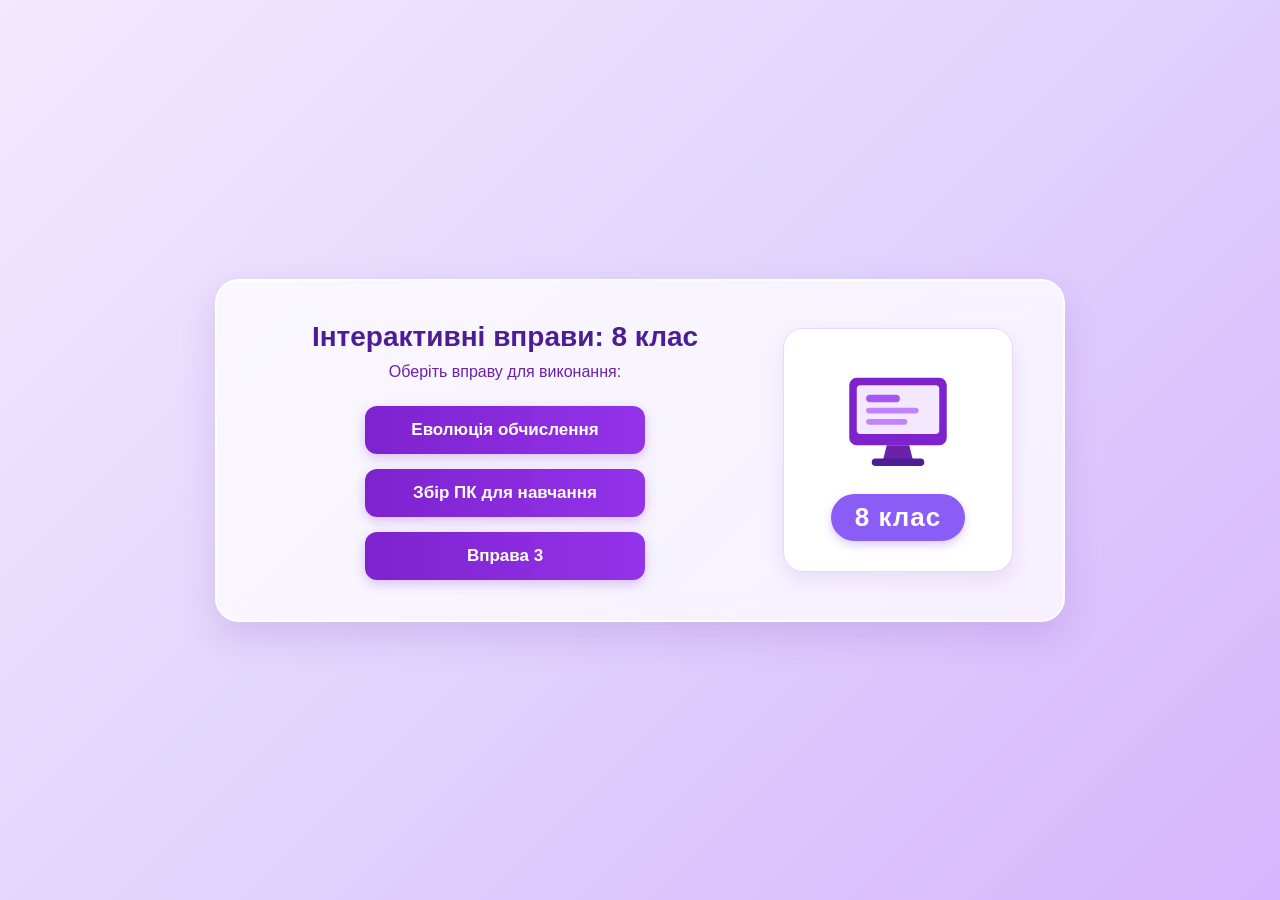
==== 8-klas/index.html @ d24c7f4d "Add files via upload" ====
<!DOCTYPE html>
<html lang="uk">
<head>
    <meta charset="UTF-8">
    <meta name="viewport" content="width=device-width, initial-scale=1.0">
    <title>Інтерактивні вправи - 8 клас</title>
    <!-- Підключення зовнішнього файлу стилів -->
    <link rel="stylesheet" href="style.css">
</head>
<body>
    <div class="main-wrapper">
        <!-- Основна частина з вправами -->
        <div class="content-section">
            <h1>Інтерактивні вправи: 8 клас</h1>
            <p>Оберіть вправу для виконання:</p>
            
            <div class="btn-container">
                <a class="btn" href="evolutsia_pc/">Еволюція обчислення</a>
                <a class="btn" href="zbir_pc/">Збір ПК для навчання</a>
                <a class="btn" href="vprava-3/">Вправа 3</a>
            </div>
        </div>

        <!-- Бокова панель із зображенням ПК та написом "8 клас" -->
        <aside class="side-banner">
            <!-- Векторне зображення комп'ютера -->
            <svg class="pc-icon" viewBox="0 0 64 64" fill="none" xmlns="http://www.w3.org/2000/svg">
                <!-- Монітор -->
                <rect x="6" y="10" width="52" height="36" rx="4" fill="#7E22CE"/>
                <rect x="10" y="14" width="44" height="26" rx="2" fill="#F3E8FF"/>
                <!-- Елементи на екрані -->
                <rect x="15" y="19" width="18" height="4" rx="2" fill="#A855F7"/>
                <rect x="15" y="26" width="28" height="3" rx="1.5" fill="#C084FC"/>
                <rect x="15" y="32" width="22" height="3" rx="1.5" fill="#C084FC"/>
                <!-- Підставка -->
                <path d="M26 46H38L40 54H24L26 46Z" fill="#6B21A8"/>
                <rect x="18" y="53" width="28" height="4" rx="2" fill="#4C1D95"/>
            </svg>
            <div class="class-badge">8 клас</div>
        </aside>
    </div>
</body>
</html>
---- 8-klas/style.css ----
/* Загальні налаштування сторінки */
* {
    box-sizing: border-box;
    margin: 0;
    padding: 0;
}

body {
    font-family: 'Segoe UI', Tahoma, Geneva, Verdana, sans-serif;
    /* Красивий світло-фіолетовий градієнтний фон */
    background: linear-gradient(135deg, #f3e8ff 0%, #e0d4fc 50%, #d8b4fe 100%);
    min-height: 100vh;
    display: flex;
    justify-content: center;
    align-items: center;
    color: #2e1065;
    padding: 20px;
}

/* Головний контейнер, що ділить екран на контент і бокову панель */
.main-wrapper {
    display: flex;
    align-items: center;
    justify-content: space-between;
    background: rgba(255, 255, 255, 0.75);
    backdrop-filter: blur(10px);
    border: 2px solid rgba(255, 255, 255, 0.9);
    border-radius: 24px;
    padding: 40px 50px;
    max-width: 850px;
    width: 100%;
    box-shadow: 0 15px 35px rgba(107, 33, 168, 0.15);
    gap: 40px;
}

/* Ліва частина: заголовок і кнопки */
.content-section {
    flex: 1;
    text-align: center;
}

h1 {
    color: #4c1d95;
    font-size: 28px;
    margin-bottom: 10px;
}

p {
    color: #6b21a8;
    font-size: 16px;
    margin-bottom: 25px;
}

.btn-container {
    display: flex;
    flex-direction: column;
    align-items: center;
    gap: 15px;
}

.btn {
    display: inline-block;
    padding: 14px 25px;
    font-size: 17px;
    font-weight: 600;
    color: #ffffff;
    background: linear-gradient(90deg, #7e22ce, #9333ea);
    text-decoration: none;
    border-radius: 12px;
    width: 100%;
    max-width: 280px;
    text-align: center;
    box-shadow: 0 4px 12px rgba(126, 34, 206, 0.25);
    transition: transform 0.2s, box-shadow 0.2s, background 0.3s;
}

.btn:hover {
    background: linear-gradient(90deg, #6b21a8, #7e22ce);
    transform: translateY(-2px);
    box-shadow: 0 6px 16px rgba(126, 34, 206, 0.35);
}

/* Права частина (збоку): картка з ПК та написом "8 клас" */
.side-banner {
    display: flex;
    flex-direction: column;
    align-items: center;
    justify-content: center;
    background: #ffffff;
    padding: 30px;
    border-radius: 20px;
    box-shadow: 0 8px 20px rgba(107, 33, 168, 0.1);
    min-width: 230px;
    border: 1px solid #e9d5ff;
}

.pc-icon {
    width: 120px;
    height: 120px;
    margin-bottom: 15px;
}

.class-badge {
    font-size: 26px;
    font-weight: 800;
    color: #ffffff;
    background: #8b5cf6;
    padding: 8px 24px;
    border-radius: 50px;
    letter-spacing: 1px;
    box-shadow: 0 4px 10px rgba(139, 92, 246, 0.3);
}

/* Адаптація для мобільних телефонів */
@media (max-width: 700px) {
    .main-wrapper {
        flex-direction: column-reverse;
        padding: 30px 20px;
    }
    .side-banner {
        width: 100%;
    }
}
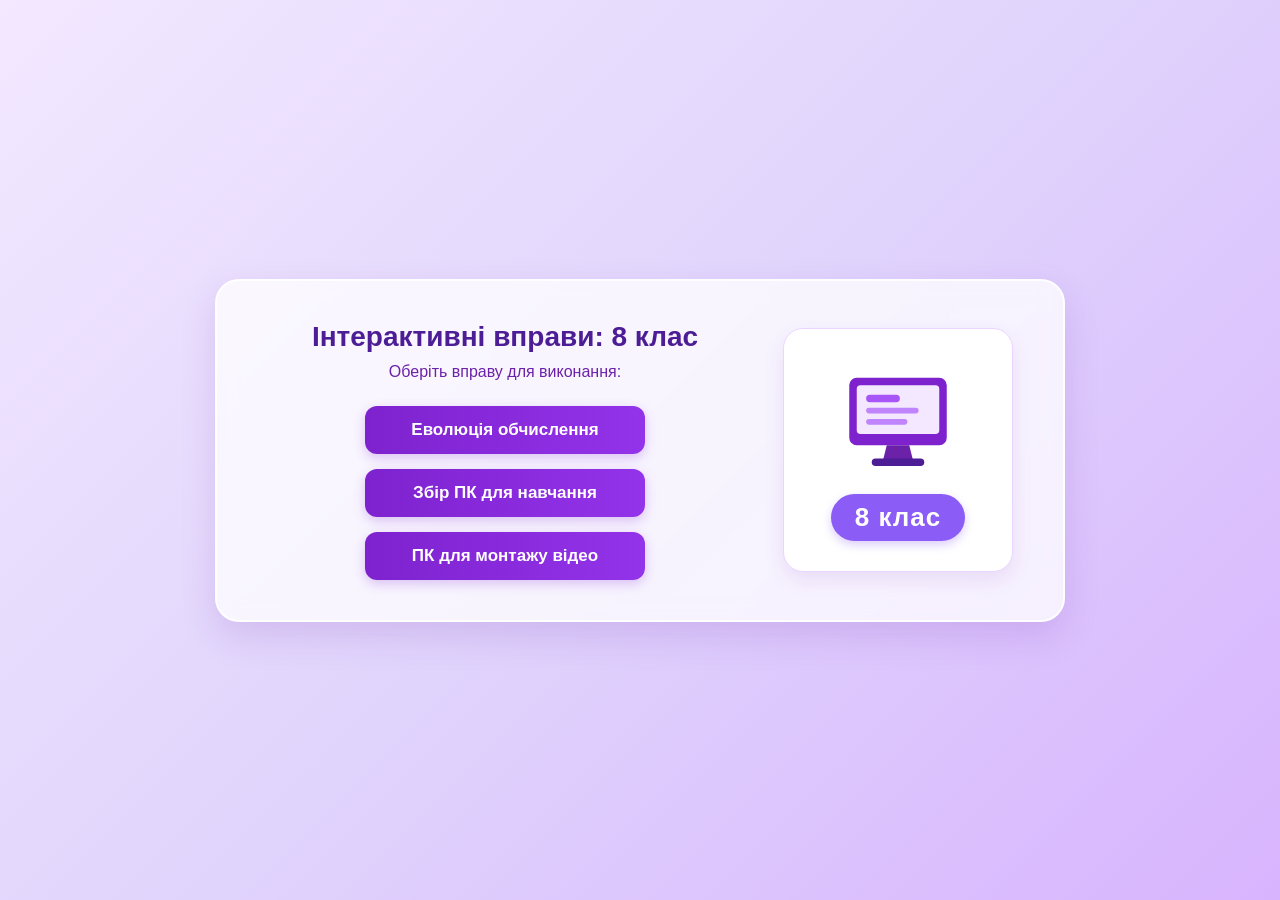
==== commit 88c2ac0f: "Replace 'Вправа 3' link with 'ПК для монтажу відео'" ====
--- a/8-klas/index.html
+++ b/8-klas/index.html
@@ -15,9 +15,9 @@
             <p>Оберіть вправу для виконання:</p>
             
             <div class="btn-container">
-                <a class="btn" href="evolutsia_pc/">Еволюція обчислення</a>
-                <a class="btn" href="zbir_pc/">Збір ПК для навчання</a>
-                <a class="btn" href="vprava-3/">Вправа 3</a>
+                <a class="btn" href="evolutsia_pc.html">Еволюція обчислення</a>
+                <a class="btn" href="zbir_pc.html">Збір ПК для навчання</a>
+                <a class="btn" href="pc_montazh.html">ПК для монтажу відео</a>
             </div>
         </div>
 
@@ -40,4 +40,4 @@
         </aside>
     </div>
 </body>
-</html>+</html>
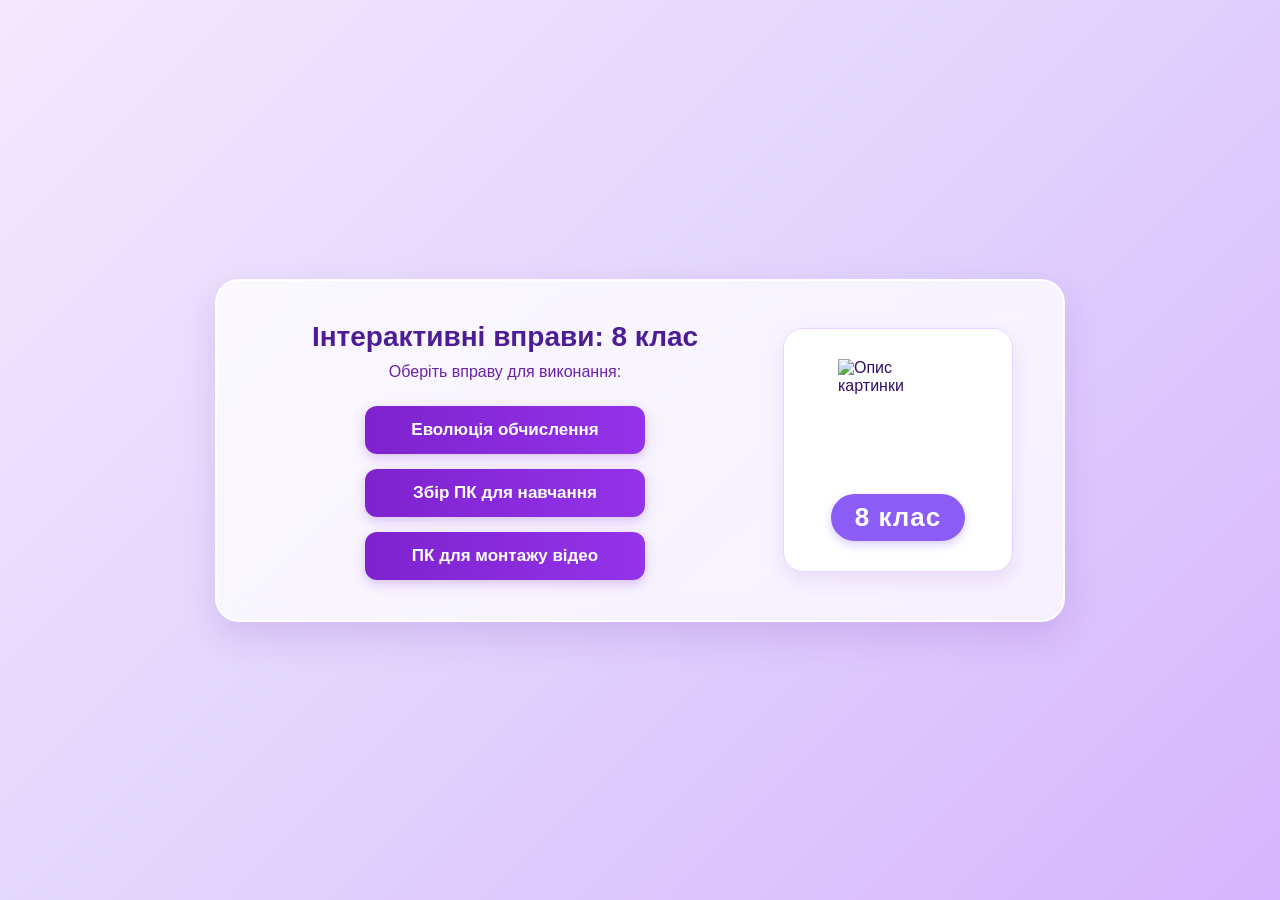
==== commit 396a8ae2: "Replace SVG computer icon with image" ====
--- a/8-klas/index.html
+++ b/8-klas/index.html
@@ -24,18 +24,7 @@
         <!-- Бокова панель із зображенням ПК та написом "8 клас" -->
         <aside class="side-banner">
             <!-- Векторне зображення комп'ютера -->
-            <svg class="pc-icon" viewBox="0 0 64 64" fill="none" xmlns="http://www.w3.org/2000/svg">
-                <!-- Монітор -->
-                <rect x="6" y="10" width="52" height="36" rx="4" fill="#7E22CE"/>
-                <rect x="10" y="14" width="44" height="26" rx="2" fill="#F3E8FF"/>
-                <!-- Елементи на екрані -->
-                <rect x="15" y="19" width="18" height="4" rx="2" fill="#A855F7"/>
-                <rect x="15" y="26" width="28" height="3" rx="1.5" fill="#C084FC"/>
-                <rect x="15" y="32" width="22" height="3" rx="1.5" fill="#C084FC"/>
-                <!-- Підставка -->
-                <path d="M26 46H38L40 54H24L26 46Z" fill="#6B21A8"/>
-                <rect x="18" y="53" width="28" height="4" rx="2" fill="#4C1D95"/>
-            </svg>
+                      <img src="https://raw.githubusercontent.com/valentunaandriyvna-maker/codepen-images/refs/heads/main/8_klas.jpg" alt="Опис картинки" class="pc-icon">
             <div class="class-badge">8 клас</div>
         </aside>
     </div>
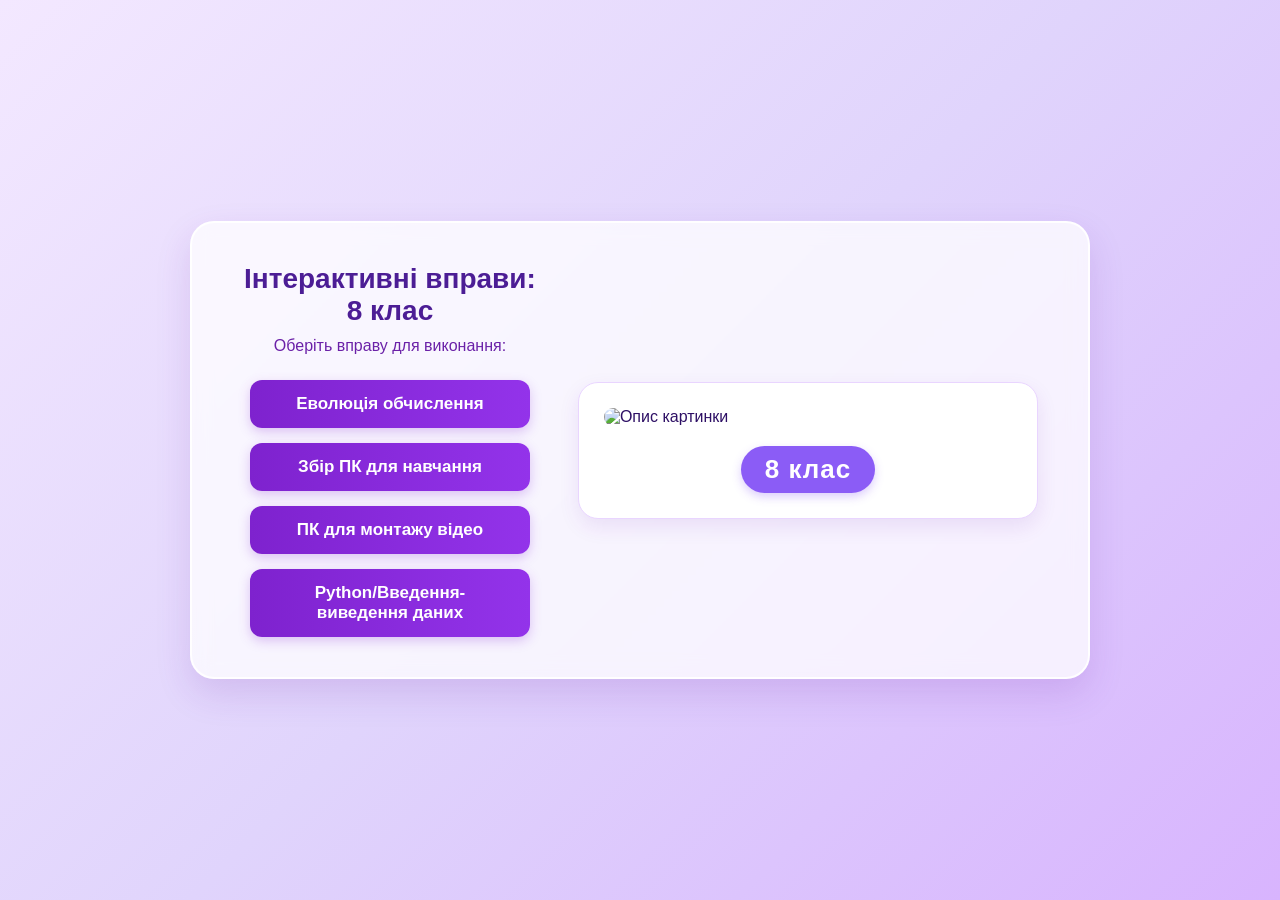
==== commit 1a5960e5: "Add link to Python data input/output section" ====
--- a/8-klas/index.html
+++ b/8-klas/index.html
@@ -18,6 +18,7 @@
                 <a class="btn" href="evolutsia_pc.html">Еволюція обчислення</a>
                 <a class="btn" href="zbir_pc.html">Збір ПК для навчання</a>
                 <a class="btn" href="pc_montazh.html">ПК для монтажу відео</a>
+                <a class="btn" href="Python1.html">Python/Введення-виведення даних</a>
             </div>
         </div>
 
--- a/8-klas/style.css
+++ b/8-klas/style.css
@@ -27,7 +27,7 @@
     border: 2px solid rgba(255, 255, 255, 0.9);
     border-radius: 24px;
     padding: 40px 50px;
-    max-width: 850px;
+    max-width: 900px;
     width: 100%;
     box-shadow: 0 15px 35px rgba(107, 33, 168, 0.15);
     gap: 40px;
@@ -82,22 +82,26 @@
 
 /* Права частина (збоку): картка з ПК та написом "8 клас" */
 .side-banner {
+    flex: 0 0 calc(60% - 17.5px);
     display: flex;
     flex-direction: column;
     align-items: center;
     justify-content: center;
     background: #ffffff;
-    padding: 30px;
+    padding: 25px;
     border-radius: 20px;
     box-shadow: 0 8px 20px rgba(107, 33, 168, 0.1);
-    min-width: 230px;
+    min-width: 270px;
     border: 1px solid #e9d5ff;
 }
 
 .pc-icon {
-    width: 120px;
-    height: 120px;
-    margin-bottom: 15px;
+    width: 100%;
+    max-height: 360px;
+    height: auto;
+    object-fit: contain;
+    border-radius: 14px;
+    margin-bottom: 20px;
 }
 
 .class-badge {
@@ -120,4 +124,4 @@
     .side-banner {
         width: 100%;
     }
-}+}
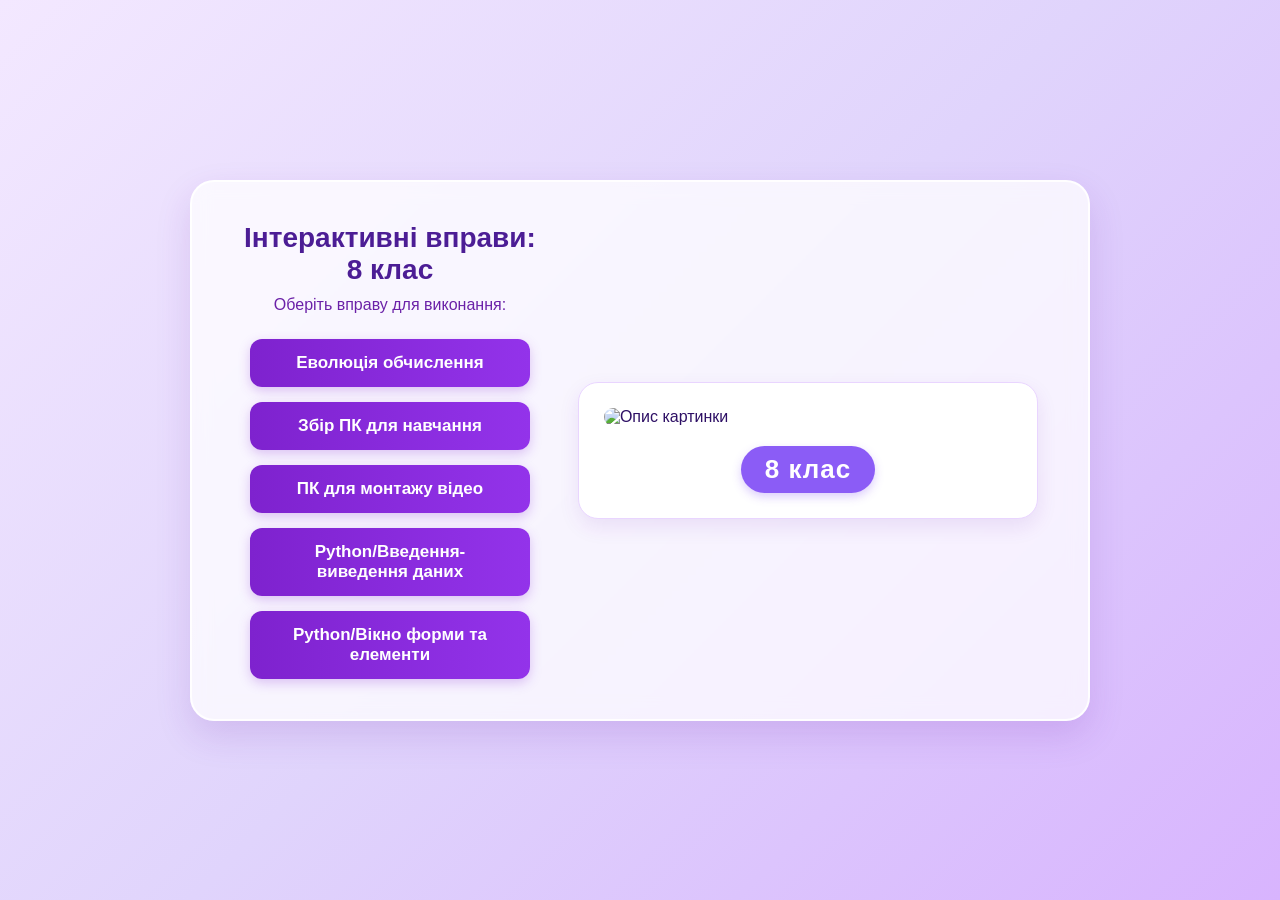
==== commit f7e71cab: "Add link for Python form window and elements" ====
--- a/8-klas/index.html
+++ b/8-klas/index.html
@@ -19,6 +19,7 @@
                 <a class="btn" href="zbir_pc.html">Збір ПК для навчання</a>
                 <a class="btn" href="pc_montazh.html">ПК для монтажу відео</a>
                 <a class="btn" href="Python1.html">Python/Введення-виведення даних</a>
+                 <a class="btn" href="Python1.html">Python/Вікно форми та елементи</a>
             </div>
         </div>
 
